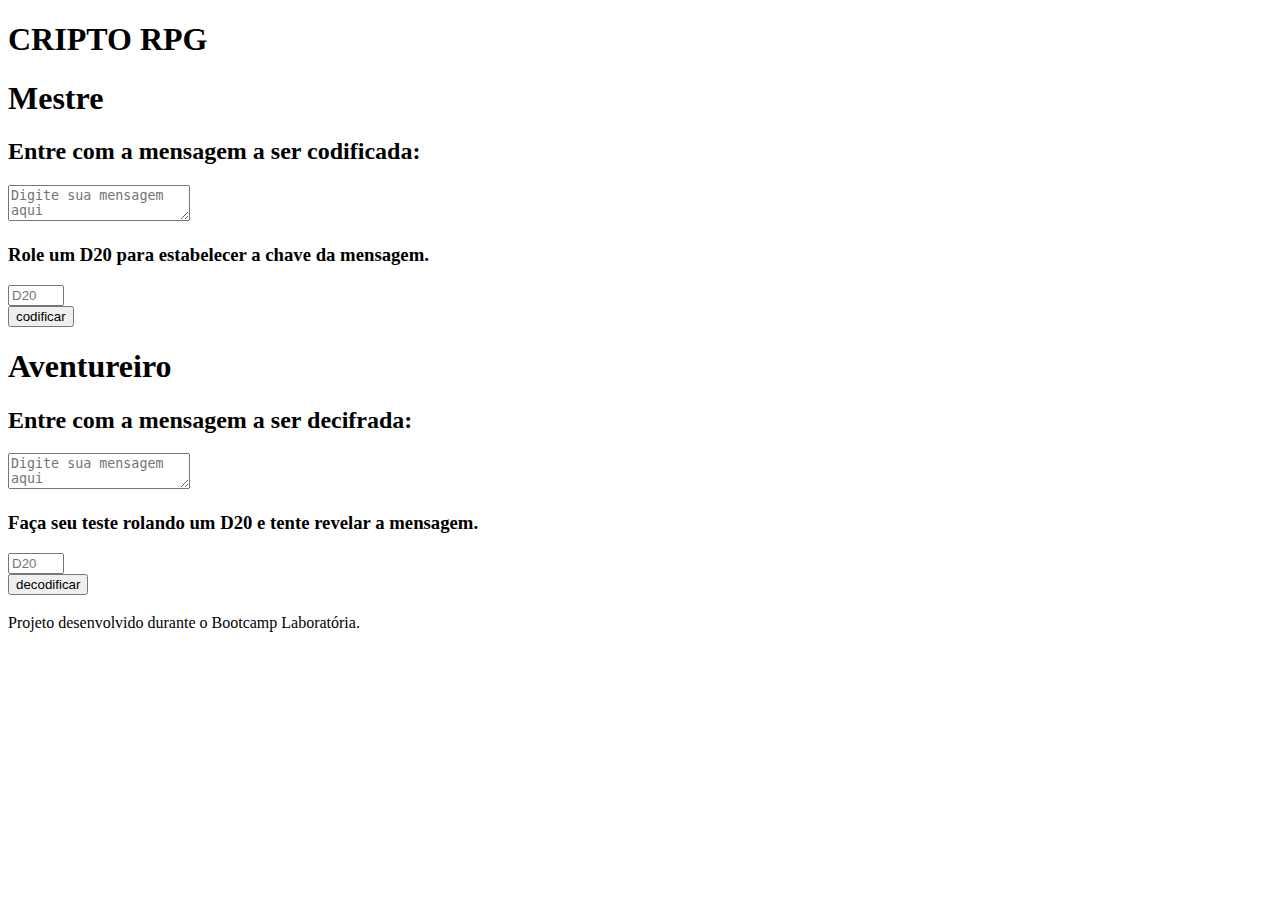
==== index.html @ c338165d "Estrutura HTML" ====
<!DOCTYPE html>
<html lang="pt_BR">
<head>
    <meta charset="UTF-8">
    <meta name="viewport" content="width=device-width, initial-scale=1.0">
    <link rel="shortcut icon" type="image/x-icon" href="img/iconPreto.ico">
    <link rel="stylesheet" href="style.css">
    <link href="https://fonts.googleapis.com/css2?family=Roboto&family=Syne+Mono&family=Syne+Tactile&display=swap" rel="stylesheet"> 
    <title>CRIPTO RPG - Cifra de César</title>
</head>
<body>
    <header>
        <h1>CRIPTO RPG</h1>
    </header>
    <main>
        <div class="codificador">
            <h1 class="mestre">Mestre</h1>
            <h2>Entre com a mensagem a ser codificada:</h2>
            <textarea id="textCode" class="textarea" placeholder="Digite sua mensagem aqui"></textarea>
            <div class="offset">
                <h3>Role um D20 para estabelecer a chave da mensagem.</h3>
                <input type="number" id="offsetCode" placeholder="D20" min="1" max="20">
            </div>
            
            <button id="codificar">codificar</button>
            
            <h3 class="fraseFinal" id="fraseCodificada"></h3>
        </div>
        <div class="decodificador">
            <h1 class="aventureiro">Aventureiro</h1>
            <h2>Entre com a mensagem a ser decifrada:</h2>
            <textarea id="textDecode" class="textarea" placeholder="Digite sua mensagem aqui"></textarea>
            
            <div class="offset">
                <h3>Faça seu teste rolando um D20 e tente revelar a mensagem.</h3>
                <input type="number" id="offsetDecode" placeholder="D20" min="1" max="20">
            </div>
        
            <button id="decodificar">decodificar</button>
        
            <h3 class="fraseFinal" id="fraseDecodificada"></h3>
        </div>
    </main>
    <footer>
        <p>Projeto desenvolvido durante o Bootcamp Laboratória.</p>
    </footer>  
    <script src="index.js" type="module"></script>
</body>

</html>
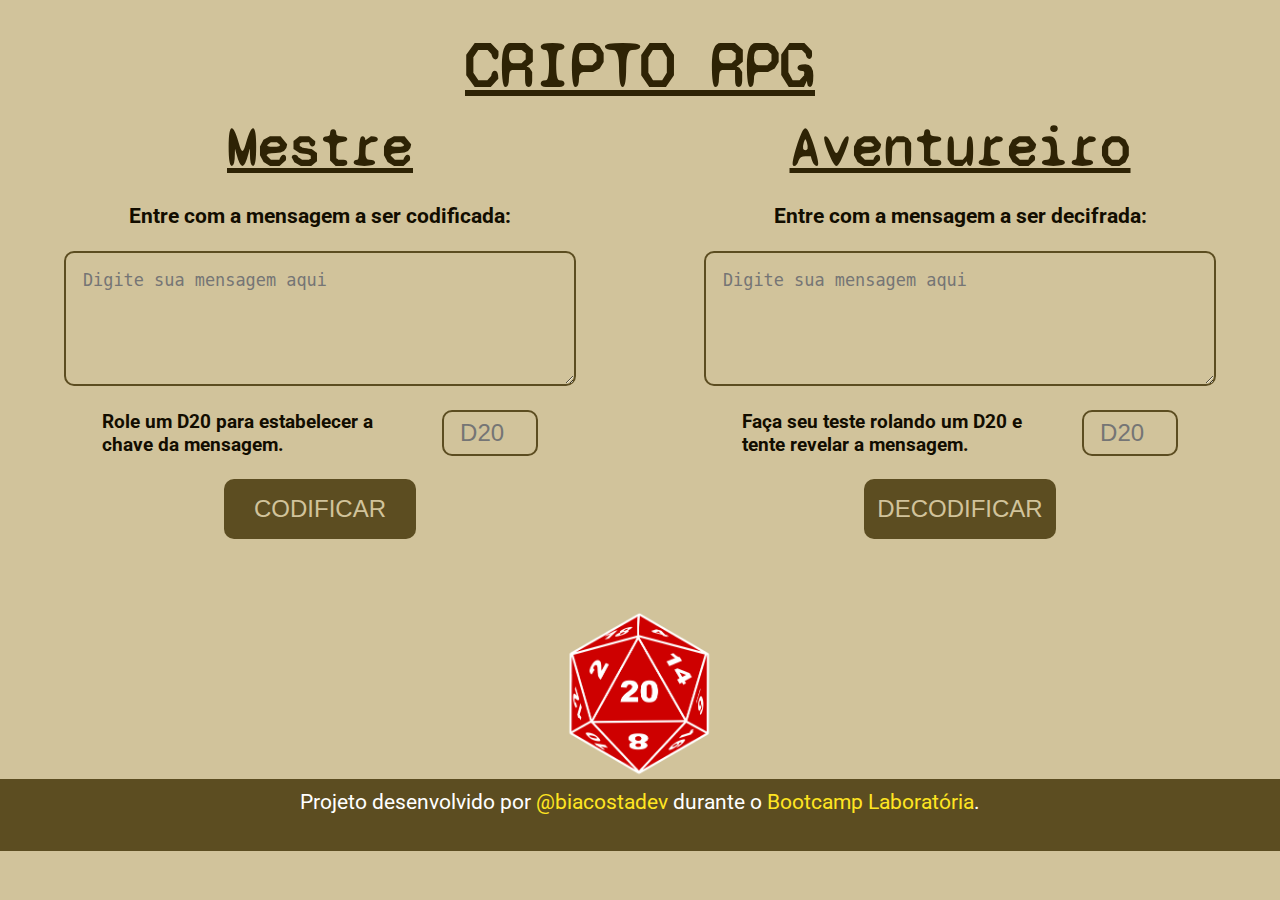
==== commit 7d63310b: "Modificações de estrutura" ====
--- a/index.html
+++ b/index.html
@@ -42,7 +42,7 @@
         </div>
     </main>
     <footer>
-        <p>Projeto desenvolvido durante o Bootcamp Laboratória.</p>
+        <p>Projeto desenvolvido por <a href="http://github.com/biacostadev">@biacostadev</a>  durante o <a href="http://www.laboratoria.la/br">Bootcamp Laboratória</a>.</p>
     </footer>  
     <script src="index.js" type="module"></script>
 </body>
--- a/style.css
+++ b/style.css
@@ -0,0 +1,125 @@
+* {
+    margin: 0;
+    padding: 0;
+    box-sizing: border-box;
+}
+
+body {
+    background-color: #d1c39b;
+    text-align: center;
+    padding-top: 3vh;
+    font-family: 'Roboto', sans-serif;
+    color: #120d00;
+}
+
+h1 {
+    font-family: 'Syne Mono', monospace;
+    font-size: 4em;
+    color: #2e2305;
+    text-decoration: underline;
+}
+
+main {
+    display: flex;
+    justify-content: space-around;
+    height: 75vh;
+    padding-top: 1vh;
+    background-image: url("img/d20.png");
+    background-repeat: no-repeat;
+    background-position: center bottom;
+    background-size: 10em;
+}
+
+.codificador,
+.decodificador {
+    display: flex;
+    flex-direction: column;
+    justify-content: space-between;
+    align-items: center;
+    width: 40vw;
+    height: 70vh;
+}
+
+.mestre,
+.aventureiro {
+    font-size: 3.5em;
+}
+
+h2 {
+    font-size: 1.3em;
+}
+
+.textarea {
+    border-radius: 10px;
+    padding: 1em;
+    height: 15vh;
+    width: 40vw;
+    font-size: 1.3em;
+    background: none;
+    border: 2px solid #5c4d21;
+}
+
+.offset {
+    display: flex;
+    justify-content: space-between;
+}
+
+h3 {
+    width: 25vw;
+    text-align: left;
+    margin-right: 1em;
+    font-size: 1.2em;
+}
+
+input {
+    border-radius: 10px;
+    font-size: 1.5em;
+    text-align: center;
+    width: 4em;
+    background: none;
+    border: 2px solid #5c4d21;
+}
+
+button {
+    height: 2.5em;
+    width: 8em;
+    font-size: 1.5em;
+    cursor: pointer;
+    background-color: #5c4d21;
+    color: #d1c39b;
+    border: none;
+    border-radius: 10px;
+    text-transform: uppercase;
+    transition: background-color 500ms;
+}
+
+button:hover {
+    background-color: #2e2305;
+}
+
+.fraseFinal {
+    width: 30vw;
+    height: 20vh;
+    font-size: 1.2em;
+    text-align: center;
+    font-family: 'Syne Mono', monospace;
+    overflow: auto;
+}
+
+footer {
+    background-color: #5c4d21;
+    color: #ffffff;
+    font-size: 1.3em;
+    line-height: 2.3em;
+    height: 8vh;
+}
+
+a {
+    text-decoration: none;
+    color: #ffe521;
+    transition: color 500ms;
+}
+
+a:hover {
+    color: #d1c39b;
+}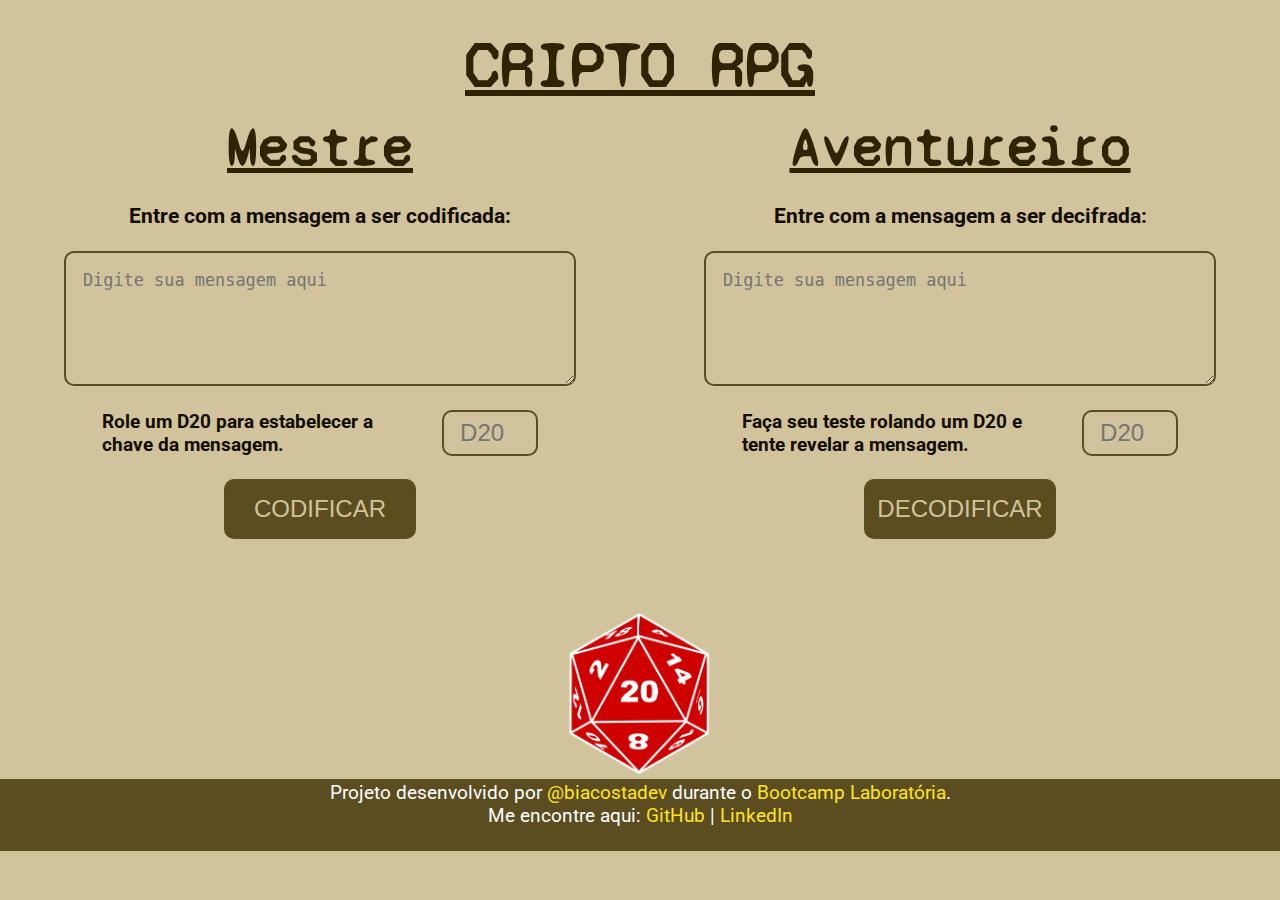
==== commit b9f1982b: "Inclusão de contato" ====
--- a/index.html
+++ b/index.html
@@ -1,13 +1,16 @@
 <!DOCTYPE html>
 <html lang="pt_BR">
+
 <head>
     <meta charset="UTF-8">
     <meta name="viewport" content="width=device-width, initial-scale=1.0">
     <link rel="shortcut icon" type="image/x-icon" href="img/iconPreto.ico">
     <link rel="stylesheet" href="style.css">
-    <link href="https://fonts.googleapis.com/css2?family=Roboto&family=Syne+Mono&family=Syne+Tactile&display=swap" rel="stylesheet"> 
+    <link href="https://fonts.googleapis.com/css2?family=Roboto&family=Syne+Mono&family=Syne+Tactile&display=swap"
+        rel="stylesheet">
     <title>CRIPTO RPG - Cifra de César</title>
 </head>
+
 <body>
     <header>
         <h1>CRIPTO RPG</h1>
@@ -21,30 +24,35 @@
                 <h3>Role um D20 para estabelecer a chave da mensagem.</h3>
                 <input type="number" id="offsetCode" placeholder="D20" min="1" max="20">
             </div>
-            
+
             <button id="codificar">codificar</button>
-            
+
             <h3 class="fraseFinal" id="fraseCodificada"></h3>
         </div>
         <div class="decodificador">
             <h1 class="aventureiro">Aventureiro</h1>
             <h2>Entre com a mensagem a ser decifrada:</h2>
             <textarea id="textDecode" class="textarea" placeholder="Digite sua mensagem aqui"></textarea>
-            
+
             <div class="offset">
                 <h3>Faça seu teste rolando um D20 e tente revelar a mensagem.</h3>
                 <input type="number" id="offsetDecode" placeholder="D20" min="1" max="20">
             </div>
-        
+
             <button id="decodificar">decodificar</button>
-        
+
             <h3 class="fraseFinal" id="fraseDecodificada"></h3>
         </div>
     </main>
     <footer>
-        <p>Projeto desenvolvido por <a href="http://github.com/biacostadev">@biacostadev</a>  durante o <a href="http://www.laboratoria.la/br">Bootcamp Laboratória</a>.</p>
-    </footer>  
+        <div class="contato">
+            <p>Projeto desenvolvido por <a>@biacostadev</a> durante o <a href="http://www.laboratoria.la/br">Bootcamp
+                    Laboratória</a>.</p>
+            <p>Me encontre aqui: <a href="http://github.com/biacostadev">GitHub</a> | <a
+                    href="http://www.linkedin.com/in/biacostadev/">LinkedIn</a></p>
+        </div>
+    </footer>
     <script src="index.js" type="module"></script>
 </body>
 
-</html>
+</html>--- a/style.css
+++ b/style.css
@@ -109,9 +109,17 @@
 footer {
     background-color: #5c4d21;
     color: #ffffff;
-    font-size: 1.3em;
-    line-height: 2.3em;
+    font-size: 1.2em;
+    line-height: 1.2em;
     height: 8vh;
+}
+
+.contato {
+    height: 8vh;
+    display: flex;
+    flex-direction: column;
+    align-content: center;
+    padding-top: 0.1em;
 }
 
 a {
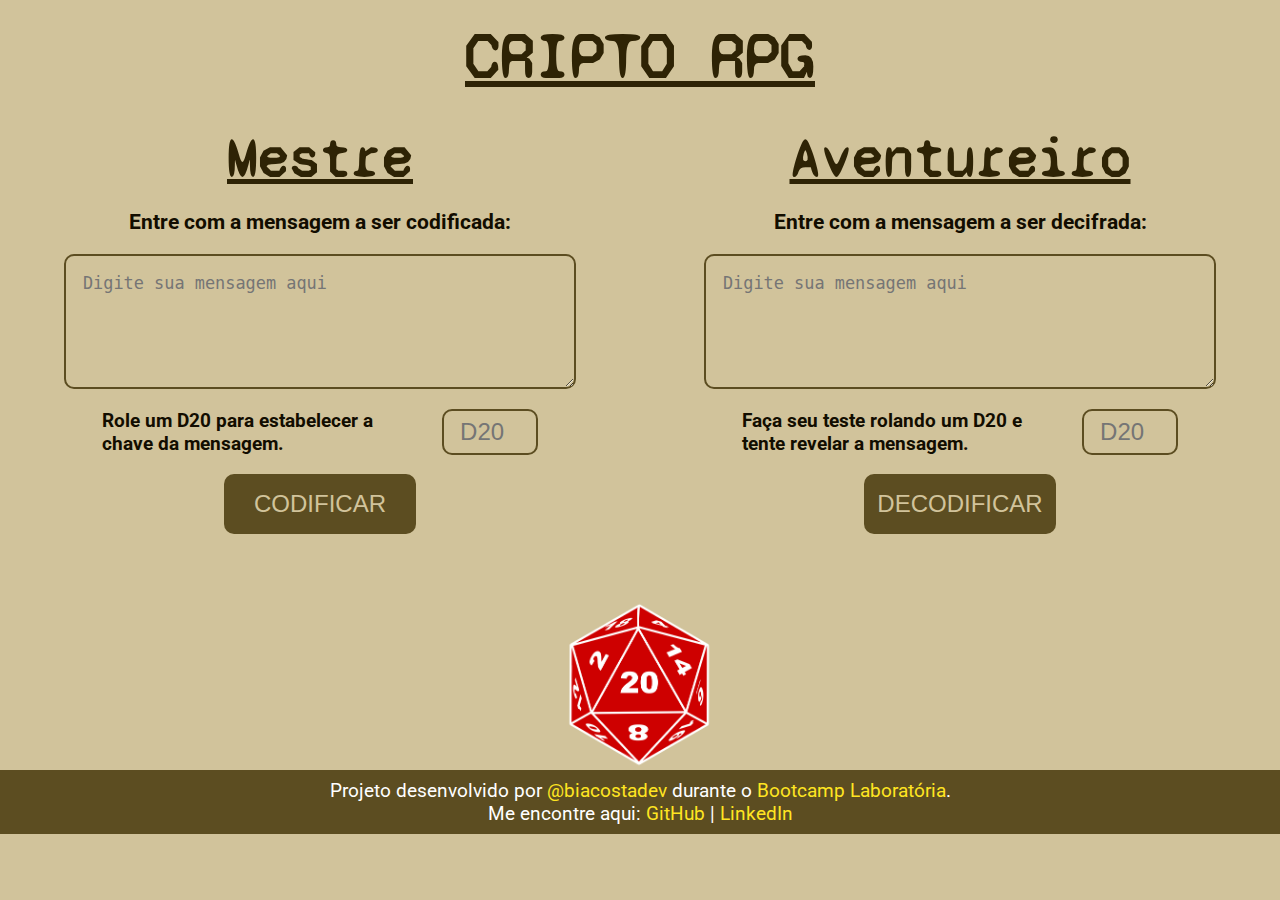
==== commit 199c2d24: "Ajuste de responsividade" ====
--- a/index.html
+++ b/index.html
@@ -6,6 +6,7 @@
     <meta name="viewport" content="width=device-width, initial-scale=1.0">
     <link rel="shortcut icon" type="image/x-icon" href="img/iconPreto.ico">
     <link rel="stylesheet" href="style.css">
+    <link rel="stylesheet" href="mobile.css">
     <link href="https://fonts.googleapis.com/css2?family=Roboto&family=Syne+Mono&family=Syne+Tactile&display=swap"
         rel="stylesheet">
     <title>CRIPTO RPG - Cifra de César</title>
@@ -14,9 +15,17 @@
 <body>
     <header>
         <h1>CRIPTO RPG</h1>
+        <nav class="menu">
+            <p>VOCÊ É:</p>
+            <ul>
+              <li><a href="#mestre">Mestre</a></li>
+              <li><a href="#aventureiro">Aventureiro</a></li>
+            </ul>
+          </nav>
     </header>
     <main>
         <div class="codificador">
+            <a name="mestre"></a>
             <h1 class="mestre">Mestre</h1>
             <h2>Entre com a mensagem a ser codificada:</h2>
             <textarea id="textCode" class="textarea" placeholder="Digite sua mensagem aqui"></textarea>
@@ -30,6 +39,7 @@
             <h3 class="fraseFinal" id="fraseCodificada"></h3>
         </div>
         <div class="decodificador">
+            <a name="aventureiro"></a>
             <h1 class="aventureiro">Aventureiro</h1>
             <h2>Entre com a mensagem a ser decifrada:</h2>
             <textarea id="textDecode" class="textarea" placeholder="Digite sua mensagem aqui"></textarea>
--- a/style.css
+++ b/style.css
@@ -7,7 +7,7 @@
 body {
     background-color: #d1c39b;
     text-align: center;
-    padding-top: 3vh;
+    padding-top: 2vh;
     font-family: 'Roboto', sans-serif;
     color: #120d00;
 }
@@ -17,6 +17,9 @@
     font-size: 4em;
     color: #2e2305;
     text-decoration: underline;
+}
+.menu {
+    display: none;
 }
 
 main {
@@ -106,20 +109,14 @@
     overflow: auto;
 }
 
-footer {
+.contato {
     background-color: #5c4d21;
     color: #ffffff;
-    font-size: 1.2em;
-    line-height: 1.2em;
-    height: 8vh;
-}
-
-.contato {
-    height: 8vh;
     display: flex;
     flex-direction: column;
     align-content: center;
-    padding-top: 0.1em;
+    font-size: 1.2em;
+    padding: 1vh;
 }
 
 a {
--- a/mobile.css
+++ b/mobile.css
@@ -0,0 +1,118 @@
+@media (max-width: 500px) {
+    body {
+        width: 100vw;
+        padding-top: 0;
+    }
+
+    header {
+        height: 100vh;
+        padding-top: 2em;
+        background-image: url("img/d20.png");
+        background-repeat: no-repeat;
+        background-position: center bottom;
+        background-size: 8em;
+    }
+
+    h1 {
+        font-size: 3em;
+    }
+
+    .menu {
+        display: flex;
+        flex-direction: column;
+        justify-content: center;
+    }
+
+    .menu p {
+        padding-top: 1em;
+        font-family: 'Syne Mono', monospace;
+        font-size: 2.5em;
+        text-transform: uppercase;
+    }
+
+    ul {
+        padding-top: 5vh;
+    }
+
+    li {
+        list-style: none;
+    }
+
+    .menu a {
+        font-family: 'Syne Mono', monospace;
+        color: #120d00;
+        font-size: 3em;
+        text-decoration: underline;
+    }
+
+    main {
+        flex-direction: column;
+        height: auto;
+        align-content: center;
+        width: 90%;
+        background: none;
+    }
+
+    .codificador,
+    .decodificador {
+    width: 100vw;
+    height: 100vh;
+    padding: 2vw;
+    }
+
+    .mestre,
+    .aventureiro {
+    font-size: 3em;
+    padding-top: 2vh;
+    }
+
+    h2 {
+        font-size: 1.2em;
+    }
+
+    .textarea {
+        height: 20vh;
+        width: 70vw;
+    }
+
+    .offset {
+        display: block;
+    }
+
+    h3 {
+        width: 70vw;
+        text-align: center;
+        font-size: 1.2em;
+        margin: 0;
+    }
+
+    input {
+        margin-top: 0.5em;
+        text-align: center;
+        height: 2em;
+    }
+
+    button {
+        height: 2.5em;
+        width: 8em;
+        font-size: 1.3em;
+        transition: background-color 500ms;
+    }
+    
+    .fraseFinal {
+        width: 70vw;
+        font-size: 1.2em;
+    }
+
+    footer {
+        background-color: #5c4d21;
+        color: #ffffff;
+        height: 8vh;
+    }
+
+    .contato {
+        width: 100%;
+        font-size: 1em;
+    }
+
+  }